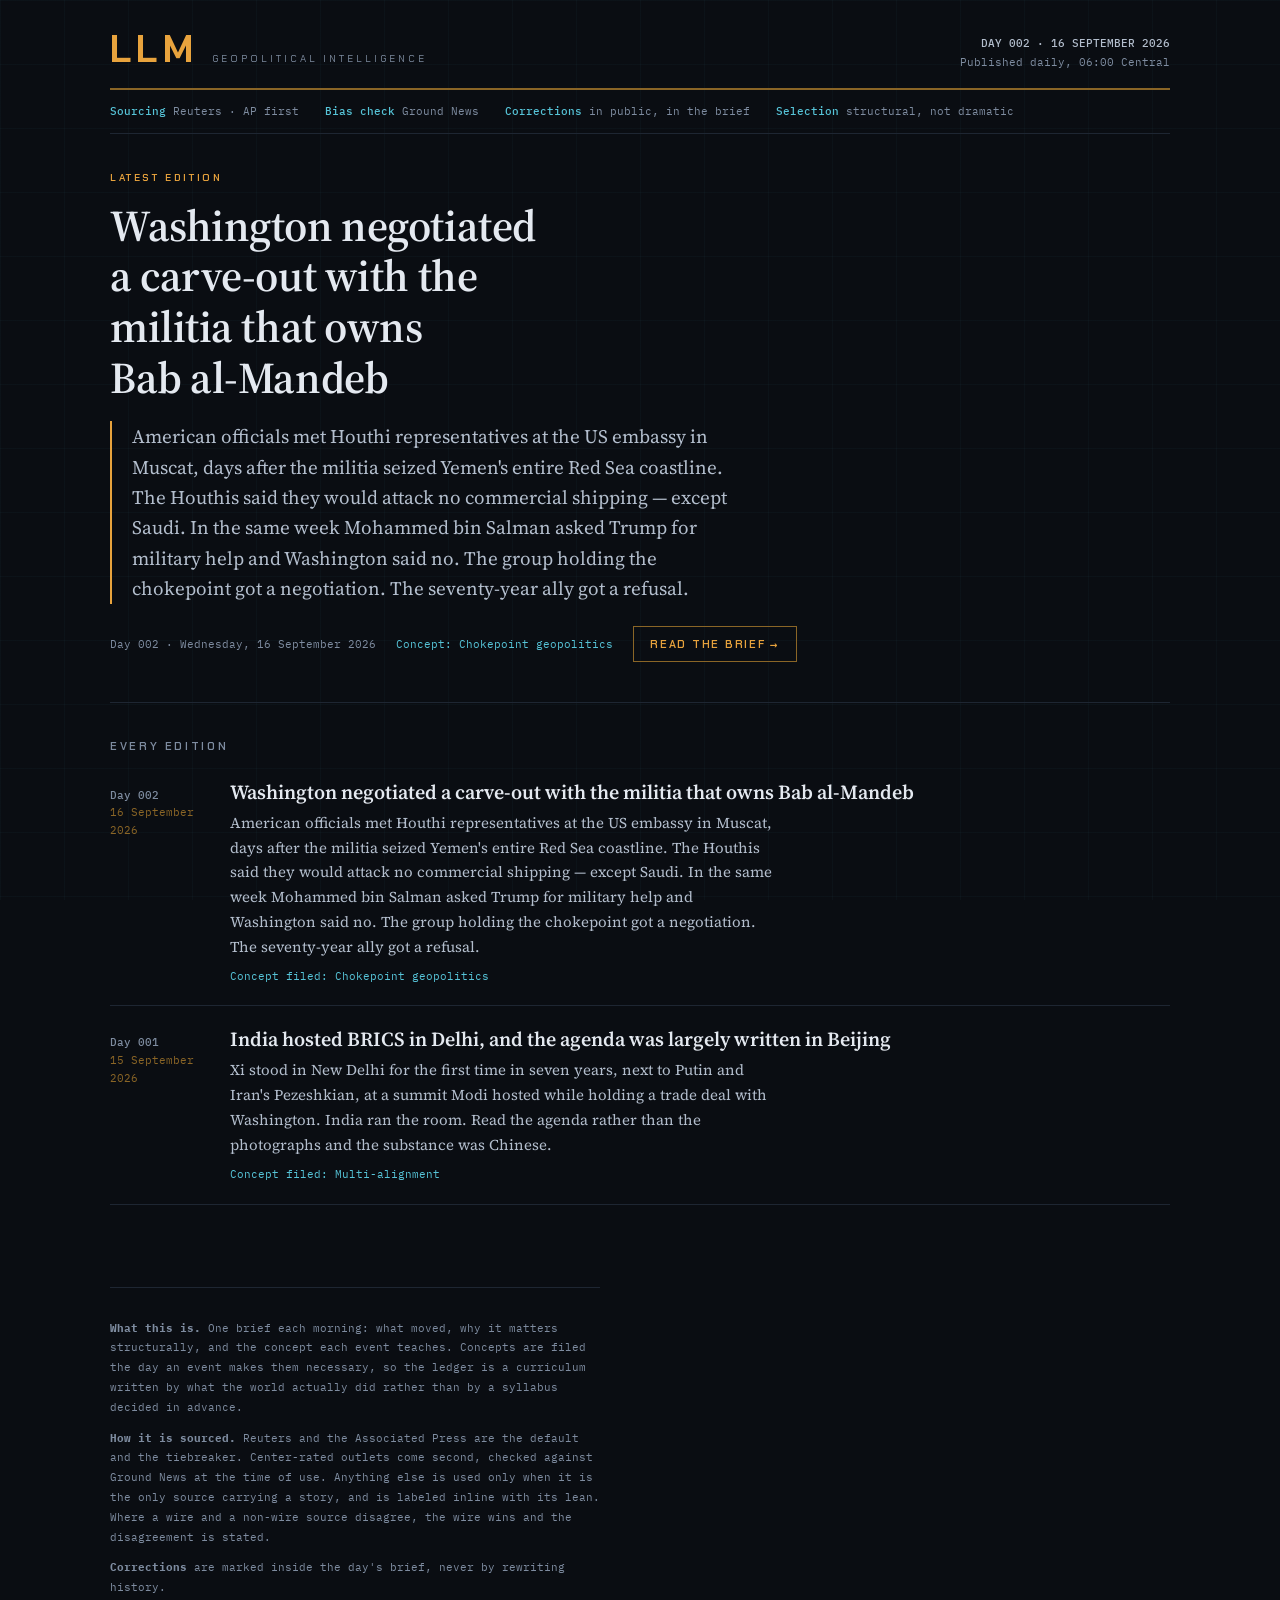
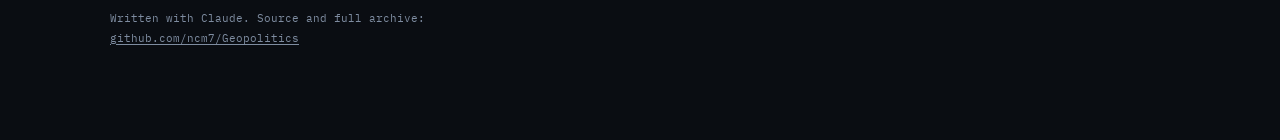
==== index.html @ 6e933744 "site: newspaper front page and reader for the briefs" ====
<!doctype html>
<html lang="en">
<head>
<meta charset="utf-8">
<meta name="viewport" content="width=device-width,initial-scale=1,viewport-fit=cover">
<title>LLM — Geopolitics</title>
<meta name="description" content="A daily geopolitical brief and a political education built backwards from it. Wire-sourced, corrections in public.">
<link rel="preconnect" href="https://fonts.googleapis.com">
<link rel="preconnect" href="https://fonts.gstatic.com" crossorigin>
<link rel="stylesheet" href="https://fonts.googleapis.com/css2?family=Chakra+Petch:wght@400;500;600;700&family=Source+Serif+4:opsz,wght@8..60,400;8..60,600&family=IBM+Plex+Mono:wght@400;500;600&display=swap">
<link rel="stylesheet" href="style.css">
</head>
<body>
<div class="shell">

  <header class="masthead">
    <a class="mark" href="./">
      <h1>LLM</h1>
      <span class="tag">Geopolitical Intelligence</span>
    </a>
    <div class="stamp">
      <b id="latest-stamp">—</b><br>
      Published daily, 06:00 Central
    </div>
  </header>

  <div class="creed">
    <span><b>Sourcing</b> Reuters · AP first</span>
    <span><b>Bias check</b> Ground News</span>
    <span><b>Corrections</b> in public, in the brief</span>
    <span><b>Selection</b> structural, not dramatic</span>
  </div>

  <main id="lead" class="lead" hidden>
    <div class="kicker">Latest edition</div>
    <h2><a id="lead-link" href="#"></a></h2>
    <p class="standfirst" id="lead-standfirst"></p>
    <div class="leadmeta">
      <span id="lead-when"></span>
      <span class="concept" id="lead-concept"></span>
      <a class="readon" id="lead-readon" href="#">Read the brief →</a>
    </div>
  </main>

  <section class="archive">
    <h3>Every edition</h3>
    <div id="archive-list">
      <p class="loading">Loading editions…</p>
    </div>
  </section>

  <footer class="foot">
    <p><strong>What this is.</strong> One brief each morning: what moved, why it matters
      structurally, and the concept each event teaches. Concepts are filed the day an event
      makes them necessary, so the ledger is a curriculum written by what the world actually
      did rather than by a syllabus decided in advance.</p>
    <p><strong>How it is sourced.</strong> Reuters and the Associated Press are the default
      and the tiebreaker. Center-rated outlets come second, checked against Ground News at the
      time of use. Anything else is used only when it is the only source carrying a story, and
      is labeled inline with its lean. Where a wire and a non-wire source disagree, the wire
      wins and the disagreement is stated.</p>
    <p><strong>Corrections</strong> are marked inside the day's brief, never by rewriting
      history.</p>
    <p>Written with Claude. Source and full archive:
      <a href="https://github.com/ncm7/Geopolitics">github.com/ncm7/Geopolitics</a></p>
  </footer>

</div>

<script>
(function () {
  var archive = document.getElementById('archive-list');

  function esc(s) {
    return String(s).replace(/[&<>"]/g, function (c) {
      return { '&': '&amp;', '<': '&lt;', '>': '&gt;', '"': '&quot;' }[c];
    });
  }

  function href(b) { return 'brief.html?d=' + encodeURIComponent(b.date); }

  function renderLead(b) {
    var lead = document.getElementById('lead');
    var link = document.getElementById('lead-link');
    link.textContent = b.headline;
    link.href = href(b);
    document.getElementById('lead-standfirst').textContent = b.standfirst || '';
    document.getElementById('lead-when').textContent =
      'Day ' + String(b.day).padStart(3, '0') + ' · ' + b.weekday + ', ' + b.display;
    document.getElementById('lead-concept').textContent = 'Concept: ' + b.concept;
    document.getElementById('lead-readon').href = href(b);
    document.getElementById('latest-stamp').textContent =
      'DAY ' + String(b.day).padStart(3, '0') + ' · ' + b.display.toUpperCase();
    lead.hidden = false;
  }

  function renderArchive(list) {
    if (!list.length) {
      archive.innerHTML = '<p class="loading">No editions yet.</p>';
      return;
    }
    archive.innerHTML = list.map(function (b) {
      return '<article class="edition">' +
        '<div class="when"><b>Day ' + String(b.day).padStart(3, '0') + '</b>' +
        esc(b.display) + '</div>' +
        '<div><h4><a href="' + esc(href(b)) + '">' + esc(b.headline) + '</a></h4>' +
        '<p>' + esc(b.standfirst || '') + '</p>' +
        '<div class="concept">Concept filed: ' + esc(b.concept) + '</div></div>' +
        '</article>';
    }).join('');
  }

  fetch('briefs.json', { cache: 'no-store' })
    .then(function (r) {
      if (!r.ok) throw new Error('HTTP ' + r.status);
      return r.json();
    })
    .then(function (list) {
      list.sort(function (a, b) { return b.date.localeCompare(a.date); });
      if (list.length) renderLead(list[0]);
      renderArchive(list);
    })
    .catch(function (e) {
      archive.innerHTML = '<div class="failed"><b>Could not load the edition list.</b>' +
        'briefs.json failed to load (' + esc(e.message) + '). If this site was just ' +
        'published, GitHub Pages can take a minute to build.</div>';
    });
})();
</script>
</body>
</html>
---- style.css ----
/* ============================================================
   LLM — Geopolitics
   Instrument console, carried over from the hub, with an
   editorial reading column. Single-theme by design.
   ============================================================ */

:root{
  --ground:#0A0D12;
  --panel:#10151D;
  --panel-hi:#141B25;
  --rule:#1E2632;
  --rule-hot:#2C3949;
  --ink:#E4E9F0;
  --ink-dim:#B3BECD;
  --muted:#7E8CA0;
  --amber:#E8A33D;
  --amber-dim:#8A6526;
  --cyan:#56C4D8;
  --alert:#E0574A;

  --f-display:"Chakra Petch",system-ui,sans-serif;
  --f-prose:"Source Serif 4",Georgia,serif;
  --f-data:"IBM Plex Mono",ui-monospace,monospace;

  --gutter:20px;
  color-scheme:dark;
}

*{box-sizing:border-box}

html,body{margin:0;padding:0}

body{
  background:var(--ground);
  color:var(--ink);
  font-family:var(--f-prose);
  font-size:16px;
  line-height:1.65;
  -webkit-font-smoothing:antialiased;
}

/* faint instrument grid */
body::before{
  content:"";position:fixed;inset:0;pointer-events:none;z-index:0;
  background-image:
    linear-gradient(to right,rgba(86,196,216,.035) 1px,transparent 1px),
    linear-gradient(to bottom,rgba(86,196,216,.035) 1px,transparent 1px);
  background-size:64px 64px;
}

.shell{position:relative;z-index:1;max-width:1100px;margin:0 auto;padding:0 var(--gutter) 80px}

a{color:var(--amber)}
a:focus-visible{outline:2px solid var(--cyan);outline-offset:3px}

/* ---------- masthead ---------- */
.masthead{
  display:flex;align-items:flex-end;justify-content:space-between;
  gap:20px;flex-wrap:wrap;
  padding-block:30px 16px;
  border-bottom:2px solid var(--amber-dim);
}
.mark{display:flex;align-items:baseline;gap:14px;text-decoration:none}
.mark h1{
  font-family:var(--f-display);font-weight:700;font-size:38px;letter-spacing:.14em;
  margin:0;color:var(--amber);line-height:1;
}
.mark .tag{
  font-family:var(--f-display);font-size:10px;letter-spacing:.3em;text-transform:uppercase;
  color:var(--muted);padding-bottom:4px;
}
.stamp{font-family:var(--f-data);font-size:11px;color:var(--muted);text-align:right;line-height:1.7}
.stamp b{color:var(--ink-dim);font-weight:500}

/* ---------- standfirst strip ---------- */
.creed{
  font-family:var(--f-data);font-size:11px;line-height:1.8;color:var(--muted);
  border-bottom:1px solid var(--rule);padding-block:12px;
  display:flex;gap:26px;flex-wrap:wrap;
}
.creed span{white-space:nowrap}
.creed b{color:var(--cyan);font-weight:500}

/* ---------- lead edition ---------- */
.lead{
  border-bottom:1px solid var(--rule);
  padding-block:36px 40px;
}
.kicker{
  font-family:var(--f-display);font-size:10px;font-weight:600;letter-spacing:.26em;
  text-transform:uppercase;color:var(--amber);margin-bottom:14px;
}
.lead h2{
  font-family:var(--f-prose);font-weight:600;font-size:clamp(28px,5vw,44px);
  line-height:1.15;letter-spacing:-.01em;margin:0 0 18px;
  text-wrap:balance;max-width:20ch;
}
.lead h2 a{color:var(--ink);text-decoration:none}
.lead h2 a:hover{color:var(--amber)}
.standfirst{
  font-size:19px;line-height:1.6;color:var(--ink-dim);max-width:62ch;
  border-left:2px solid var(--amber);padding-left:20px;margin:0 0 22px;
}
.leadmeta{
  font-family:var(--f-data);font-size:11px;color:var(--muted);
  display:flex;gap:20px;flex-wrap:wrap;align-items:center;
}
.leadmeta .concept{color:var(--cyan)}
.readon{
  font-family:var(--f-display);font-size:11px;font-weight:600;letter-spacing:.16em;
  text-transform:uppercase;color:var(--amber);text-decoration:none;
  border:1px solid var(--amber-dim);padding:8px 16px;display:inline-block;
}
.readon:hover{background:var(--panel-hi)}

/* ---------- archive ---------- */
.archive{padding-block:34px}
.archive h3{
  font-family:var(--f-display);font-size:11px;font-weight:600;letter-spacing:.24em;
  text-transform:uppercase;color:var(--muted);margin:0 0 4px;
}
.edition{
  display:grid;grid-template-columns:96px 1fr;gap:24px;align-items:baseline;
  padding:20px 0;border-bottom:1px solid var(--rule);
}
.edition .when{
  font-family:var(--f-data);font-size:11px;color:var(--amber-dim);
  line-height:1.6;
}
.edition .when b{display:block;color:var(--muted);font-weight:500}
.edition h4{
  font-family:var(--f-prose);font-weight:600;font-size:20px;line-height:1.3;
  margin:0 0 6px;text-wrap:balance;
}
.edition h4 a{color:var(--ink);text-decoration:none}
.edition h4 a:hover{color:var(--amber)}
.edition p{margin:0 0 8px;color:var(--ink-dim);font-size:15px;max-width:68ch}
.edition .concept{
  font-family:var(--f-data);font-size:11px;color:var(--cyan);
}

/* ---------- reader ---------- */
.reader{padding-block:36px}
.backlink{
  font-family:var(--f-display);font-size:10px;font-weight:600;letter-spacing:.2em;
  text-transform:uppercase;color:var(--muted);text-decoration:none;
  display:inline-block;margin-bottom:28px;
}
.backlink:hover{color:var(--amber)}

.doc{max-width:68ch}
.doc h1{
  font-family:var(--f-prose);font-weight:600;font-size:clamp(26px,4.5vw,38px);
  line-height:1.2;margin:0 0 28px;padding-bottom:18px;
  border-bottom:1px solid var(--rule);text-wrap:balance;
}
.doc h2{
  font-family:var(--f-display);font-size:11px;font-weight:600;letter-spacing:.24em;
  text-transform:uppercase;color:var(--amber);
  margin:46px 0 14px;padding-bottom:8px;border-bottom:1px solid var(--rule);
}
.doc h3{
  font-family:var(--f-display);font-size:18px;font-weight:600;
  color:var(--ink);margin:32px 0 10px;text-wrap:balance;
}
.doc p{margin:0 0 16px;color:var(--ink-dim)}
.doc strong{color:var(--ink);font-weight:600}
.doc em{color:var(--muted)}
.doc ul,.doc ol{color:var(--ink-dim);padding-left:22px;margin:0 0 16px}
.doc li{margin-bottom:8px}
.doc blockquote{
  border-left:2px solid var(--rule-hot);margin:20px 0;padding-left:20px;
  color:var(--muted);
}
.doc hr{border:none;border-top:1px solid var(--rule);margin:36px 0}
.doc code{
  font-family:var(--f-data);font-size:.88em;color:var(--cyan);
  background:var(--panel);border:1px solid var(--rule);padding:1px 5px;
}
.doc pre{
  background:var(--panel);border:1px solid var(--rule);padding:16px;
  overflow-x:auto;
}
.doc pre code{border:none;background:none;padding:0;color:var(--ink-dim)}
.doc table{
  border-collapse:collapse;width:100%;margin:0 0 20px;
  font-family:var(--f-data);font-size:13px;
}
.doc table th,.doc table td{
  border:1px solid var(--rule);padding:9px 12px;text-align:left;
  color:var(--ink-dim);vertical-align:top;
}
.doc table th{
  font-family:var(--f-display);font-size:10px;letter-spacing:.14em;
  text-transform:uppercase;color:var(--muted);background:var(--panel);
}
.doc .tablewrap{overflow-x:auto}
.doc a{text-decoration:underline;text-underline-offset:3px}

.loading,.failed{
  font-family:var(--f-data);font-size:13px;color:var(--muted);
  border:1px solid var(--rule);background:var(--panel);padding:20px;
}
.failed b{color:var(--alert);display:block;margin-bottom:8px;font-weight:500}

/* ---------- footer ---------- */
.foot{
  font-family:var(--f-data);font-size:11px;line-height:1.8;color:var(--muted);
  border-top:1px solid var(--rule);margin-top:48px;padding-top:20px;
  max-width:70ch;
}
.foot a{color:var(--muted);text-decoration:underline;text-underline-offset:2px}
.foot a:hover{color:var(--amber)}

@media (prefers-reduced-motion:reduce){
  *{transition:none!important;animation:none!important}
}

@media (max-width:640px){
  :root{--gutter:16px}
  .mark h1{font-size:30px}
  .mark{gap:10px}
  .standfirst{font-size:17px;padding-left:15px}
  .edition{grid-template-columns:1fr;gap:8px}
  .edition .when b{display:inline}
  .creed{gap:14px;font-size:10px}
}
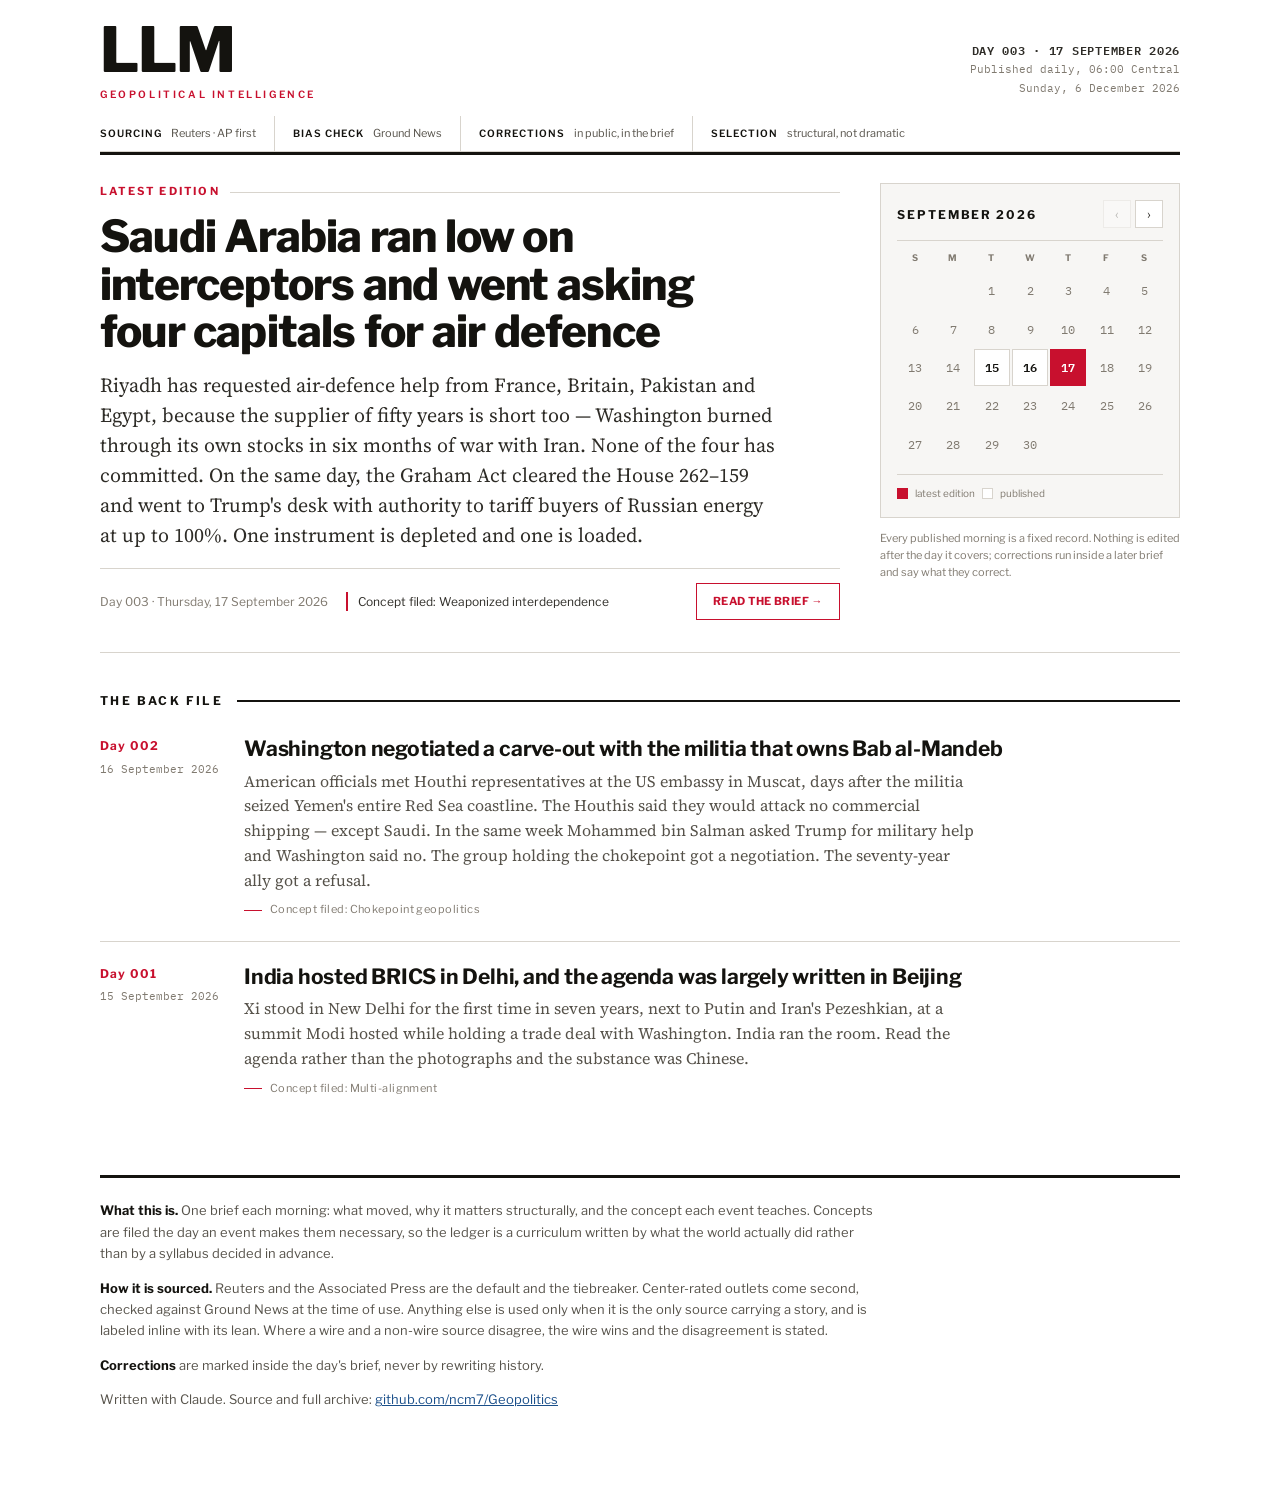
==== commit 02d668c3: "Add files via upload brief: 2026-09-17 — Saudi Arabia ran low on interceptors and went asking four c" ====
--- a/index.html
+++ b/index.html
@@ -7,43 +7,67 @@
 <meta name="description" content="A daily geopolitical brief and a political education built backwards from it. Wire-sourced, corrections in public.">
 <link rel="preconnect" href="https://fonts.googleapis.com">
 <link rel="preconnect" href="https://fonts.gstatic.com" crossorigin>
-<link rel="stylesheet" href="https://fonts.googleapis.com/css2?family=Chakra+Petch:wght@400;500;600;700&family=Source+Serif+4:opsz,wght@8..60,400;8..60,600&family=IBM+Plex+Mono:wght@400;500;600&display=swap">
+<link rel="stylesheet" href="https://fonts.googleapis.com/css2?family=Libre+Franklin:wght@400;600;700;800&family=Source+Serif+4:opsz,wght@8..60,400;8..60,600&family=IBM+Plex+Mono:wght@400;500;600&display=swap">
 <link rel="stylesheet" href="style.css">
 </head>
 <body>
+<a class="skip" href="#lead">Skip to the latest brief</a>
 <div class="shell">
 
   <header class="masthead">
-    <a class="mark" href="./">
-      <h1>LLM</h1>
-      <span class="tag">Geopolitical Intelligence</span>
-    </a>
-    <div class="stamp">
-      <b id="latest-stamp">—</b><br>
-      Published daily, 06:00 Central
+    <div class="masthead-top">
+      <a class="mark" href="./">
+        <h1>LLM</h1>
+        <span class="tag">Geopolitical Intelligence</span>
+      </a>
+      <div class="stamp">
+        <b id="latest-stamp">—</b>
+        Published daily, 06:00 Central<br>
+        <span id="today-stamp"></span>
+      </div>
+    </div>
+    <div class="creed">
+      <span><b>Sourcing</b> Reuters · AP first</span>
+      <span><b>Bias check</b> Ground News</span>
+      <span><b>Corrections</b> in public, in the brief</span>
+      <span><b>Selection</b> structural, not dramatic</span>
     </div>
   </header>
 
-  <div class="creed">
-    <span><b>Sourcing</b> Reuters · AP first</span>
-    <span><b>Bias check</b> Ground News</span>
-    <span><b>Corrections</b> in public, in the brief</span>
-    <span><b>Selection</b> structural, not dramatic</span>
-  </div>
-
   <main id="lead" class="lead" hidden>
-    <div class="kicker">Latest edition</div>
-    <h2><a id="lead-link" href="#"></a></h2>
-    <p class="standfirst" id="lead-standfirst"></p>
-    <div class="leadmeta">
-      <span id="lead-when"></span>
-      <span class="concept" id="lead-concept"></span>
-      <a class="readon" id="lead-readon" href="#">Read the brief →</a>
-    </div>
+    <div class="lead-main">
+      <div class="kicker" id="lead-kicker">Today's brief</div>
+      <h2><a id="lead-link" href="#"></a></h2>
+      <p class="standfirst" id="lead-standfirst"></p>
+      <div class="leadmeta">
+        <span id="lead-when"></span>
+        <span class="concept" id="lead-concept"></span>
+        <a class="readon" id="lead-readon" href="#">Read the brief →</a>
+      </div>
+    </div>
+
+    <aside class="lead-side">
+      <div class="cal" id="cal">
+        <div class="cal-head">
+          <span class="mon" id="cal-month">—</span>
+          <span class="cal-nav">
+            <button type="button" id="cal-prev" aria-label="Previous month">‹</button>
+            <button type="button" id="cal-next" aria-label="Next month">›</button>
+          </span>
+        </div>
+        <div class="cal-grid" id="cal-grid" role="grid" aria-label="Editions by date"></div>
+        <div class="cal-legend">
+          <span class="swatch now"></span> latest edition
+          <span class="swatch"></span> published
+        </div>
+      </div>
+      <p class="cal-note">Every published morning is a fixed record. Nothing is edited after
+        the day it covers; corrections run inside a later brief and say what they correct.</p>
+    </aside>
   </main>
 
   <section class="archive">
-    <h3>Every edition</h3>
+    <div class="section-rule"><h3>The back file</h3></div>
     <div id="archive-list">
       <p class="loading">Loading editions…</p>
     </div>
@@ -69,7 +93,12 @@
 
 <script>
 (function () {
+  'use strict';
+
   var archive = document.getElementById('archive-list');
+  var MONTHS = ['January','February','March','April','May','June',
+                'July','August','September','October','November','December'];
+  var DOW = ['S','M','T','W','T','F','S'];
 
   function esc(s) {
     return String(s).replace(/[&<>"]/g, function (c) {
@@ -78,21 +107,99 @@
   }
 
   function href(b) { return 'brief.html?d=' + encodeURIComponent(b.date); }
+  function pad3(n) { return String(n).padStart(3, '0'); }
+
+  /* local calendar date as YYYY-MM-DD, no timezone surprises */
+  function ymd(d) {
+    return d.getFullYear() + '-' +
+           String(d.getMonth() + 1).padStart(2, '0') + '-' +
+           String(d.getDate()).padStart(2, '0');
+  }
+
+  var TODAY = ymd(new Date());
+
+  /* ---------- lead ---------- */
 
   function renderLead(b) {
-    var lead = document.getElementById('lead');
     var link = document.getElementById('lead-link');
     link.textContent = b.headline;
     link.href = href(b);
     document.getElementById('lead-standfirst').textContent = b.standfirst || '';
     document.getElementById('lead-when').textContent =
-      'Day ' + String(b.day).padStart(3, '0') + ' · ' + b.weekday + ', ' + b.display;
-    document.getElementById('lead-concept').textContent = 'Concept: ' + b.concept;
+      'Day ' + pad3(b.day) + ' · ' + b.weekday + ', ' + b.display;
+    document.getElementById('lead-concept').textContent = 'Concept filed: ' + b.concept;
     document.getElementById('lead-readon').href = href(b);
+    document.getElementById('lead-kicker').textContent =
+      b.date === TODAY ? "Today's brief" : 'Latest edition';
     document.getElementById('latest-stamp').textContent =
-      'DAY ' + String(b.day).padStart(3, '0') + ' · ' + b.display.toUpperCase();
-    lead.hidden = false;
-  }
+      'DAY ' + pad3(b.day) + ' · ' + b.display.toUpperCase();
+    document.getElementById('lead').hidden = false;
+  }
+
+  /* ---------- calendar ---------- */
+
+  var byDate = {};
+  var view = null;          /* {y, m} currently displayed */
+  var firstMonth = null;    /* earliest edition month */
+  var latestDate = null;
+
+  function monthKey(y, m) { return y * 12 + m; }
+
+  function drawCalendar() {
+    var grid = document.getElementById('cal-grid');
+    var y = view.y, m = view.m;
+
+    document.getElementById('cal-month').textContent =
+      MONTHS[m].toUpperCase() + ' ' + y;
+
+    var cells = DOW.map(function (d, i) {
+      return '<div class="cal-dow" role="columnheader" aria-label="' +
+        ['Sunday','Monday','Tuesday','Wednesday','Thursday','Friday','Saturday'][i] +
+        '">' + d + '</div>';
+    });
+
+    var lead = new Date(y, m, 1).getDay();
+    var days = new Date(y, m + 1, 0).getDate();
+    var i;
+
+    for (i = 0; i < lead; i++) cells.push('<div class="cal-cell pad" aria-hidden="true"></div>');
+
+    for (i = 1; i <= days; i++) {
+      var key = y + '-' + String(m + 1).padStart(2, '0') + '-' + String(i).padStart(2, '0');
+      var b = byDate[key];
+      var isLatest = key === latestDate;
+      var cls = 'cal-cell' + (isLatest ? ' today' : '') + (key > TODAY ? ' future' : '');
+
+      if (b) {
+        cells.push('<div class="' + cls + '" role="gridcell">' +
+          '<a href="' + esc(href(b)) + '" title="Day ' + pad3(b.day) + ' — ' +
+          esc(b.headline) + '" aria-label="Day ' + pad3(b.day) + ', ' + esc(b.display) +
+          '">' + i + '</a></div>');
+      } else {
+        if (key === TODAY) cls += ' noedition';
+        cells.push('<div class="' + cls + '" role="gridcell">' + i + '</div>');
+      }
+    }
+
+    grid.innerHTML = cells.join('');
+
+    var now = new Date();
+    document.getElementById('cal-prev').disabled =
+      monthKey(y, m) <= monthKey(firstMonth.y, firstMonth.m);
+    document.getElementById('cal-next').disabled =
+      monthKey(y, m) >= monthKey(now.getFullYear(), now.getMonth());
+  }
+
+  function step(delta) {
+    var d = new Date(view.y, view.m + delta, 1);
+    view = { y: d.getFullYear(), m: d.getMonth() };
+    drawCalendar();
+  }
+
+  document.getElementById('cal-prev').addEventListener('click', function () { step(-1); });
+  document.getElementById('cal-next').addEventListener('click', function () { step(1); });
+
+  /* ---------- back file ---------- */
 
   function renderArchive(list) {
     if (!list.length) {
@@ -101,7 +208,7 @@
     }
     archive.innerHTML = list.map(function (b) {
       return '<article class="edition">' +
-        '<div class="when"><b>Day ' + String(b.day).padStart(3, '0') + '</b>' +
+        '<div class="when"><b>Day ' + pad3(b.day) + '</b>' +
         esc(b.display) + '</div>' +
         '<div><h4><a href="' + esc(href(b)) + '">' + esc(b.headline) + '</a></h4>' +
         '<p>' + esc(b.standfirst || '') + '</p>' +
@@ -110,17 +217,43 @@
     }).join('');
   }
 
+  /* ---------- boot ---------- */
+
+  var d = new Date();
+  document.getElementById('today-stamp').textContent =
+    ['Sunday','Monday','Tuesday','Wednesday','Thursday','Friday','Saturday'][d.getDay()] +
+    ', ' + d.getDate() + ' ' + MONTHS[d.getMonth()] + ' ' + d.getFullYear();
+
   fetch('briefs.json', { cache: 'no-store' })
     .then(function (r) {
       if (!r.ok) throw new Error('HTTP ' + r.status);
       return r.json();
     })
     .then(function (list) {
+      list = list.filter(function (b) { return b && /^\d{4}-\d{2}-\d{2}$/.test(b.date); });
       list.sort(function (a, b) { return b.date.localeCompare(a.date); });
-      if (list.length) renderLead(list[0]);
-      renderArchive(list);
+
+      if (!list.length) {
+        renderArchive(list);
+        document.getElementById('cal').hidden = true;
+        return;
+      }
+
+      list.forEach(function (b) { byDate[b.date] = b; });
+      latestDate = list[0].date;
+
+      var oldest = list[list.length - 1].date.split('-');
+      firstMonth = { y: +oldest[0], m: +oldest[1] - 1 };
+
+      var newest = latestDate.split('-');
+      view = { y: +newest[0], m: +newest[1] - 1 };
+
+      renderLead(list[0]);
+      drawCalendar();
+      renderArchive(list.length > 1 ? list.slice(1) : list);
     })
     .catch(function (e) {
+      document.getElementById('cal').hidden = true;
       archive.innerHTML = '<div class="failed"><b>Could not load the edition list.</b>' +
         'briefs.json failed to load (' + esc(e.message) + '). If this site was just ' +
         'published, GitHub Pages can take a minute to build.</div>';
--- a/style.css
+++ b/style.css
@@ -1,227 +1,586 @@
-/* ============================================================
+/* ==========================================================================
    LLM — Geopolitics
-   Instrument console, carried over from the hub, with an
-   editorial reading column. Single-theme by design.
-   ============================================================ */
+   Wire-service newspaper styling: white ground, black text, one red.
+   Franklin-family sans for display, serif for reading, mono for data.
+   Light and dark both painted explicitly so the page holds anywhere.
+   ========================================================================== */
 
 :root{
-  --ground:#0A0D12;
-  --panel:#10151D;
-  --panel-hi:#141B25;
-  --rule:#1E2632;
-  --rule-hot:#2C3949;
-  --ink:#E4E9F0;
-  --ink-dim:#B3BECD;
-  --muted:#7E8CA0;
-  --amber:#E8A33D;
-  --amber-dim:#8A6526;
-  --cyan:#56C4D8;
-  --alert:#E0574A;
-
-  --f-display:"Chakra Petch",system-ui,sans-serif;
-  --f-prose:"Source Serif 4",Georgia,serif;
-  --f-data:"IBM Plex Mono",ui-monospace,monospace;
+  --paper:#ffffff;
+  --paper-alt:#f7f6f4;
+  --paper-sunk:#efedea;
+  --ink:#14130f;
+  --ink-2:#2e2c27;
+  --ink-3:#56524a;
+  --ink-4:#807a70;
+  --rule:#d8d4cd;
+  --rule-strong:#14130f;
+  --red:#c8102e;
+  --red-wash:#fdeff1;
+  --blue:#1a4f8a;
+
+  --f-display:"Libre Franklin",Helvetica,Arial,sans-serif;
+  --f-read:"Source Serif 4",Georgia,"Times New Roman",serif;
+  --f-data:"IBM Plex Mono",ui-monospace,SFMono-Regular,monospace;
 
   --gutter:20px;
-  color-scheme:dark;
+  --measure:40rem;
+}
+
+@media (prefers-color-scheme:dark){
+  :root:not([data-theme="light"]){
+    --paper:#12110f;
+    --paper-alt:#1a1917;
+    --paper-sunk:#232120;
+    --ink:#f2f0ec;
+    --ink-2:#dcd8d2;
+    --ink-3:#b0aaa1;
+    --ink-4:#8b857c;
+    --rule:#33302c;
+    --rule-strong:#f2f0ec;
+    --red:#ff7166;
+    --red-wash:#2a1a19;
+    --blue:#8ab6e8;
+  }
+}
+:root[data-theme="dark"]{
+  --paper:#12110f;
+  --paper-alt:#1a1917;
+  --paper-sunk:#232120;
+  --ink:#f2f0ec;
+  --ink-2:#dcd8d2;
+  --ink-3:#b0aaa1;
+  --ink-4:#8b857c;
+  --rule:#33302c;
+  --rule-strong:#f2f0ec;
+  --red:#ff7166;
+  --red-wash:#2a1a19;
+  --blue:#8ab6e8;
 }
 
 *{box-sizing:border-box}
 
-html,body{margin:0;padding:0}
+html{-webkit-text-size-adjust:100%}
 
 body{
-  background:var(--ground);
-  color:var(--ink);
-  font-family:var(--f-prose);
-  font-size:16px;
-  line-height:1.65;
+  margin:0;
+  background:var(--paper);
+  color:var(--ink);
+  font-family:var(--f-read);
+  font-size:18px;
+  line-height:1.6;
   -webkit-font-smoothing:antialiased;
 }
 
-/* faint instrument grid */
-body::before{
-  content:"";position:fixed;inset:0;pointer-events:none;z-index:0;
-  background-image:
-    linear-gradient(to right,rgba(86,196,216,.035) 1px,transparent 1px),
-    linear-gradient(to bottom,rgba(86,196,216,.035) 1px,transparent 1px);
-  background-size:64px 64px;
-}
-
-.shell{position:relative;z-index:1;max-width:1100px;margin:0 auto;padding:0 var(--gutter) 80px}
-
-a{color:var(--amber)}
-a:focus-visible{outline:2px solid var(--cyan);outline-offset:3px}
-
-/* ---------- masthead ---------- */
+a{color:inherit}
+
+.shell{
+  max-width:1120px;
+  margin:0 auto;
+  padding:0 var(--gutter) 64px;
+}
+
+/* ---------- skip link ---------- */
+.skip{
+  position:absolute;left:-9999px;top:0;
+  background:var(--ink);color:var(--paper);
+  font-family:var(--f-display);font-size:13px;font-weight:600;
+  padding:10px 16px;z-index:50;
+}
+.skip:focus{left:0}
+
+/* ==========================================================================
+   MASTHEAD
+   ========================================================================== */
+
 .masthead{
+  border-bottom:3px solid var(--rule-strong);
+  padding-block:22px 0;
+}
+.masthead-top{
   display:flex;align-items:flex-end;justify-content:space-between;
-  gap:20px;flex-wrap:wrap;
-  padding-block:30px 16px;
-  border-bottom:2px solid var(--amber-dim);
-}
-.mark{display:flex;align-items:baseline;gap:14px;text-decoration:none}
+  gap:20px;flex-wrap:wrap;padding-bottom:14px;
+}
+.mark{text-decoration:none;display:block}
 .mark h1{
-  font-family:var(--f-display);font-weight:700;font-size:38px;letter-spacing:.14em;
-  margin:0;color:var(--amber);line-height:1;
+  font-family:var(--f-display);
+  font-weight:800;
+  font-size:clamp(38px,7vw,62px);
+  letter-spacing:-.02em;
+  line-height:.9;
+  margin:0;
+  color:var(--ink);
 }
 .mark .tag{
-  font-family:var(--f-display);font-size:10px;letter-spacing:.3em;text-transform:uppercase;
-  color:var(--muted);padding-bottom:4px;
-}
-.stamp{font-family:var(--f-data);font-size:11px;color:var(--muted);text-align:right;line-height:1.7}
-.stamp b{color:var(--ink-dim);font-weight:500}
-
-/* ---------- standfirst strip ---------- */
+  display:block;
+  font-family:var(--f-display);
+  font-size:10px;font-weight:600;letter-spacing:.26em;text-transform:uppercase;
+  color:var(--red);
+  margin-top:8px;
+}
+.stamp{
+  font-family:var(--f-data);
+  font-size:11px;line-height:1.7;
+  color:var(--ink-4);
+  text-align:right;
+  padding-bottom:4px;
+}
+.stamp b{
+  display:block;
+  font-size:12px;font-weight:600;letter-spacing:.06em;
+  color:var(--ink-2);
+}
+
+/* creed strip — the standing rules, wire-service style */
 .creed{
-  font-family:var(--f-data);font-size:11px;line-height:1.8;color:var(--muted);
-  border-bottom:1px solid var(--rule);padding-block:12px;
-  display:flex;gap:26px;flex-wrap:wrap;
-}
-.creed span{white-space:nowrap}
-.creed b{color:var(--cyan);font-weight:500}
-
-/* ---------- lead edition ---------- */
+  display:flex;flex-wrap:wrap;gap:0;
+  border-bottom:1px solid var(--rule);
+  font-family:var(--f-display);
+  font-size:11px;
+  color:var(--ink-3);
+}
+.creed span{
+  padding:9px 18px 9px 0;
+  margin-right:18px;
+  border-right:1px solid var(--rule);
+}
+.creed span:last-child{border-right:none;margin-right:0}
+.creed b{
+  color:var(--ink);
+  font-weight:600;letter-spacing:.1em;text-transform:uppercase;
+  font-size:10px;
+  margin-right:7px;
+}
+
+/* ==========================================================================
+   LEAD STORY
+   ========================================================================== */
+
 .lead{
+  display:grid;
+  grid-template-columns:minmax(0,1fr) 300px;
+  gap:0 40px;
   border-bottom:1px solid var(--rule);
-  padding-block:36px 40px;
-}
+  padding:28px 0 32px;
+}
+.lead-main{min-width:0}
+
 .kicker{
-  font-family:var(--f-display);font-size:10px;font-weight:600;letter-spacing:.26em;
-  text-transform:uppercase;color:var(--amber);margin-bottom:14px;
-}
+  font-family:var(--f-display);
+  font-size:11px;font-weight:700;letter-spacing:.2em;text-transform:uppercase;
+  color:var(--red);
+  display:flex;align-items:center;gap:10px;
+  margin-bottom:12px;
+}
+.kicker::after{
+  content:"";flex:1;height:1px;background:var(--rule);
+}
+
 .lead h2{
-  font-family:var(--f-prose);font-weight:600;font-size:clamp(28px,5vw,44px);
-  line-height:1.15;letter-spacing:-.01em;margin:0 0 18px;
-  text-wrap:balance;max-width:20ch;
-}
-.lead h2 a{color:var(--ink);text-decoration:none}
-.lead h2 a:hover{color:var(--amber)}
+  font-family:var(--f-display);
+  font-weight:800;
+  font-size:clamp(28px,4.4vw,44px);
+  line-height:1.08;
+  letter-spacing:-.018em;
+  margin:0 0 14px;
+  text-wrap:balance;
+}
+.lead h2 a{text-decoration:none}
+.lead h2 a:hover{color:var(--red)}
+
 .standfirst{
-  font-size:19px;line-height:1.6;color:var(--ink-dim);max-width:62ch;
-  border-left:2px solid var(--amber);padding-left:20px;margin:0 0 22px;
-}
+  font-size:20px;
+  line-height:1.5;
+  color:var(--ink-2);
+  margin:0 0 18px;
+  max-width:34em;
+}
+
 .leadmeta{
-  font-family:var(--f-data);font-size:11px;color:var(--muted);
-  display:flex;gap:20px;flex-wrap:wrap;align-items:center;
-}
-.leadmeta .concept{color:var(--cyan)}
+  display:flex;flex-wrap:wrap;align-items:center;gap:10px 18px;
+  font-family:var(--f-display);
+  font-size:12px;
+  color:var(--ink-4);
+  border-top:1px solid var(--rule);
+  padding-top:14px;
+}
+.leadmeta .concept{
+  color:var(--ink-2);
+  border-left:2px solid var(--red);
+  padding-left:10px;
+}
 .readon{
-  font-family:var(--f-display);font-size:11px;font-weight:600;letter-spacing:.16em;
-  text-transform:uppercase;color:var(--amber);text-decoration:none;
-  border:1px solid var(--amber-dim);padding:8px 16px;display:inline-block;
-}
-.readon:hover{background:var(--panel-hi)}
-
-/* ---------- archive ---------- */
-.archive{padding-block:34px}
-.archive h3{
-  font-family:var(--f-display);font-size:11px;font-weight:600;letter-spacing:.24em;
-  text-transform:uppercase;color:var(--muted);margin:0 0 4px;
-}
+  font-weight:700;letter-spacing:.04em;text-transform:uppercase;font-size:11px;
+  color:var(--red);
+  text-decoration:none;
+  margin-left:auto;
+  border:1px solid var(--red);
+  padding:9px 16px;
+}
+.readon:hover{background:var(--red);color:var(--paper)}
+
+/* ==========================================================================
+   CALENDAR
+   ========================================================================== */
+
+.cal{
+  border:1px solid var(--rule);
+  background:var(--paper-alt);
+  padding:16px;
+}
+.cal-head{
+  display:flex;align-items:center;justify-content:space-between;gap:8px;
+  padding-bottom:12px;margin-bottom:10px;
+  border-bottom:1px solid var(--rule);
+}
+.cal-head .mon{
+  font-family:var(--f-display);
+  font-size:12px;font-weight:700;letter-spacing:.16em;text-transform:uppercase;
+  color:var(--ink);
+}
+.cal-nav{display:flex;gap:4px}
+.cal-nav button{
+  font-family:var(--f-display);
+  font-size:14px;line-height:1;
+  width:28px;height:28px;
+  background:var(--paper);
+  color:var(--ink-2);
+  border:1px solid var(--rule);
+  cursor:pointer;
+  padding:0;
+}
+.cal-nav button:hover:not(:disabled){border-color:var(--ink);color:var(--ink)}
+.cal-nav button:disabled{opacity:.3;cursor:default}
+.cal-nav button:focus-visible{outline:2px solid var(--red);outline-offset:1px}
+
+.cal-grid{
+  display:grid;
+  grid-template-columns:repeat(7,1fr);
+  gap:2px;
+}
+.cal-dow{
+  font-family:var(--f-display);
+  font-size:9px;font-weight:700;letter-spacing:.1em;text-transform:uppercase;
+  color:var(--ink-4);
+  text-align:center;
+  padding-bottom:5px;
+}
+.cal-cell{
+  aspect-ratio:1;
+  display:flex;align-items:center;justify-content:center;
+  font-family:var(--f-data);
+  font-size:12px;
+  color:var(--ink-4);
+  background:transparent;
+  position:relative;
+}
+.cal-cell.pad{visibility:hidden}
+.cal-cell.future{color:var(--rule)}
+.cal-cell a{
+  display:flex;align-items:center;justify-content:center;
+  width:100%;height:100%;
+  text-decoration:none;
+  font-weight:600;
+  color:var(--ink);
+  background:var(--paper);
+  border:1px solid var(--rule);
+}
+.cal-cell a:hover{background:var(--ink);color:var(--paper);border-color:var(--ink)}
+.cal-cell a:focus-visible{outline:2px solid var(--red);outline-offset:1px}
+.cal-cell.today a{
+  background:var(--red);border-color:var(--red);color:#fff;
+}
+.cal-cell.today a:hover{background:var(--ink);border-color:var(--ink)}
+.cal-cell.today.noedition{
+  color:var(--red);font-weight:700;
+  outline:1px solid var(--red);
+}
+.cal-legend{
+  font-family:var(--f-display);
+  font-size:10px;color:var(--ink-4);
+  display:flex;align-items:center;gap:7px;
+  margin-top:12px;padding-top:10px;
+  border-top:1px solid var(--rule);
+}
+.swatch{width:11px;height:11px;flex:none;border:1px solid var(--rule);background:var(--paper)}
+.swatch.now{background:var(--red);border-color:var(--red)}
+
+.cal-note{
+  font-family:var(--f-display);
+  font-size:11px;line-height:1.55;
+  color:var(--ink-4);
+  margin:12px 0 0;
+}
+
+/* ==========================================================================
+   ARCHIVE — the back file
+   ========================================================================== */
+
+.section-rule{
+  display:flex;align-items:center;gap:14px;
+  margin:38px 0 4px;
+}
+.section-rule h3{
+  font-family:var(--f-display);
+  font-size:12px;font-weight:700;letter-spacing:.2em;text-transform:uppercase;
+  color:var(--ink);
+  margin:0;
+  flex:none;
+}
+.section-rule::after{content:"";flex:1;height:2px;background:var(--rule-strong)}
+
 .edition{
-  display:grid;grid-template-columns:96px 1fr;gap:24px;align-items:baseline;
-  padding:20px 0;border-bottom:1px solid var(--rule);
-}
+  display:grid;
+  grid-template-columns:120px minmax(0,1fr);
+  gap:24px;
+  padding:22px 0;
+  border-bottom:1px solid var(--rule);
+}
+.edition:last-child{border-bottom:none}
 .edition .when{
-  font-family:var(--f-data);font-size:11px;color:var(--amber-dim);
-  line-height:1.6;
-}
-.edition .when b{display:block;color:var(--muted);font-weight:500}
+  font-family:var(--f-data);
+  font-size:11px;line-height:1.7;
+  color:var(--ink-4);
+}
+.edition .when b{
+  display:block;
+  font-family:var(--f-display);
+  font-size:12px;font-weight:700;letter-spacing:.1em;
+  color:var(--red);
+  margin-bottom:3px;
+}
 .edition h4{
-  font-family:var(--f-prose);font-weight:600;font-size:20px;line-height:1.3;
-  margin:0 0 6px;text-wrap:balance;
-}
-.edition h4 a{color:var(--ink);text-decoration:none}
-.edition h4 a:hover{color:var(--amber)}
-.edition p{margin:0 0 8px;color:var(--ink-dim);font-size:15px;max-width:68ch}
+  font-family:var(--f-display);
+  font-size:21px;font-weight:700;line-height:1.2;letter-spacing:-.01em;
+  margin:0 0 7px;
+  text-wrap:balance;
+}
+.edition h4 a{text-decoration:none}
+.edition h4 a:hover{color:var(--red);text-decoration:underline}
+.edition p{
+  margin:0 0 9px;
+  font-size:16px;line-height:1.55;
+  color:var(--ink-3);
+  max-width:46em;
+}
 .edition .concept{
-  font-family:var(--f-data);font-size:11px;color:var(--cyan);
-}
-
-/* ---------- reader ---------- */
-.reader{padding-block:36px}
+  font-family:var(--f-display);
+  font-size:11px;letter-spacing:.04em;
+  color:var(--ink-4);
+}
+.edition .concept::before{
+  content:"";display:inline-block;
+  width:18px;height:1px;background:var(--red);
+  vertical-align:middle;margin-right:8px;
+}
+
+/* ==========================================================================
+   READER — a single brief
+   ========================================================================== */
+
+.reader{padding-top:26px}
+
 .backlink{
-  font-family:var(--f-display);font-size:10px;font-weight:600;letter-spacing:.2em;
-  text-transform:uppercase;color:var(--muted);text-decoration:none;
-  display:inline-block;margin-bottom:28px;
-}
-.backlink:hover{color:var(--amber)}
-
-.doc{max-width:68ch}
+  font-family:var(--f-display);
+  font-size:11px;font-weight:700;letter-spacing:.14em;text-transform:uppercase;
+  color:var(--ink-4);
+  text-decoration:none;
+  display:inline-block;
+  margin-bottom:20px;
+}
+.backlink:hover{color:var(--red)}
+
+.doc{
+  max-width:var(--measure);
+  margin:0 auto;
+  font-size:19px;
+}
 .doc h1{
-  font-family:var(--f-prose);font-weight:600;font-size:clamp(26px,4.5vw,38px);
-  line-height:1.2;margin:0 0 28px;padding-bottom:18px;
-  border-bottom:1px solid var(--rule);text-wrap:balance;
-}
+  font-family:var(--f-display);
+  font-size:clamp(30px,5vw,42px);font-weight:800;line-height:1.08;letter-spacing:-.02em;
+  margin:0 0 6px;
+  text-wrap:balance;
+}
+.doc h1 + p em,
+.doc > p:first-of-type em{color:var(--ink-4)}
 .doc h2{
-  font-family:var(--f-display);font-size:11px;font-weight:600;letter-spacing:.24em;
-  text-transform:uppercase;color:var(--amber);
-  margin:46px 0 14px;padding-bottom:8px;border-bottom:1px solid var(--rule);
+  font-family:var(--f-display);
+  font-size:13px;font-weight:700;letter-spacing:.2em;text-transform:uppercase;
+  color:var(--red);
+  margin:46px 0 14px;
+  padding-bottom:9px;
+  border-bottom:2px solid var(--rule-strong);
 }
 .doc h3{
-  font-family:var(--f-display);font-size:18px;font-weight:600;
-  color:var(--ink);margin:32px 0 10px;text-wrap:balance;
-}
-.doc p{margin:0 0 16px;color:var(--ink-dim)}
+  font-family:var(--f-display);
+  font-size:25px;font-weight:700;line-height:1.18;letter-spacing:-.012em;
+  color:var(--ink);
+  margin:34px 0 10px;
+  text-wrap:balance;
+}
+.doc h4{
+  font-family:var(--f-display);
+  font-size:12px;font-weight:700;letter-spacing:.16em;text-transform:uppercase;
+  color:var(--ink-4);
+  margin:26px 0 8px;
+}
+.doc p{margin:0 0 17px;color:var(--ink-2)}
 .doc strong{color:var(--ink);font-weight:600}
-.doc em{color:var(--muted)}
-.doc ul,.doc ol{color:var(--ink-dim);padding-left:22px;margin:0 0 16px}
+.doc em{color:var(--ink-3)}
+.doc a{color:var(--blue);text-decoration:underline;text-underline-offset:2px}
+.doc a:hover{color:var(--red)}
+.doc hr{
+  border:none;height:1px;background:var(--rule);
+  margin:36px 0;
+}
+.doc ul,.doc ol{margin:0 0 17px;padding-left:22px;color:var(--ink-2)}
 .doc li{margin-bottom:8px}
+.doc code{
+  font-family:var(--f-data);font-size:.85em;
+  background:var(--paper-sunk);padding:1px 5px;
+}
+.doc pre{
+  font-family:var(--f-data);font-size:13px;line-height:1.7;
+  background:var(--paper-sunk);border:1px solid var(--rule);
+  padding:14px 16px;overflow-x:auto;
+}
+.doc pre code{background:none;padding:0}
+
+/* pull quotes and corrections come through as blockquotes */
 .doc blockquote{
-  border-left:2px solid var(--rule-hot);margin:20px 0;padding-left:20px;
-  color:var(--muted);
-}
-.doc hr{border:none;border-top:1px solid var(--rule);margin:36px 0}
-.doc code{
-  font-family:var(--f-data);font-size:.88em;color:var(--cyan);
-  background:var(--panel);border:1px solid var(--rule);padding:1px 5px;
-}
-.doc pre{
-  background:var(--panel);border:1px solid var(--rule);padding:16px;
-  overflow-x:auto;
-}
-.doc pre code{border:none;background:none;padding:0;color:var(--ink-dim)}
+  margin:22px 0;
+  padding:2px 0 2px 20px;
+  border-left:3px solid var(--red);
+  color:var(--ink-2);
+}
+.doc blockquote p{margin:0 0 9px}
+.doc blockquote p:last-child{margin-bottom:0}
+.doc blockquote strong:first-child{color:var(--red)}
+
+.tablewrap{overflow-x:auto;margin:0 0 20px;-webkit-overflow-scrolling:touch}
 .doc table{
-  border-collapse:collapse;width:100%;margin:0 0 20px;
-  font-family:var(--f-data);font-size:13px;
-}
-.doc table th,.doc table td{
-  border:1px solid var(--rule);padding:9px 12px;text-align:left;
-  color:var(--ink-dim);vertical-align:top;
-}
-.doc table th{
-  font-family:var(--f-display);font-size:10px;letter-spacing:.14em;
-  text-transform:uppercase;color:var(--muted);background:var(--panel);
-}
-.doc .tablewrap{overflow-x:auto}
-.doc a{text-decoration:underline;text-underline-offset:3px}
-
-.loading,.failed{
-  font-family:var(--f-data);font-size:13px;color:var(--muted);
-  border:1px solid var(--rule);background:var(--panel);padding:20px;
-}
-.failed b{color:var(--alert);display:block;margin-bottom:8px;font-weight:500}
-
-/* ---------- footer ---------- */
+  border-collapse:collapse;
+  width:100%;
+  font-size:15px;
+  font-family:var(--f-read);
+}
+.doc th{
+  font-family:var(--f-display);
+  font-size:10px;font-weight:700;letter-spacing:.12em;text-transform:uppercase;
+  color:var(--ink-4);
+  text-align:left;
+  padding:9px 12px 9px 0;
+  border-bottom:2px solid var(--rule-strong);
+  white-space:nowrap;
+}
+.doc td{
+  padding:11px 12px 11px 0;
+  border-bottom:1px solid var(--rule);
+  color:var(--ink-2);
+  vertical-align:top;
+}
+
+/* previous / next edition */
+.pager{
+  max-width:var(--measure);
+  margin:48px auto 0;
+  padding-top:20px;
+  border-top:2px solid var(--rule-strong);
+  display:flex;justify-content:space-between;gap:16px;flex-wrap:wrap;
+}
+.pager a,.pager span{
+  font-family:var(--f-display);
+  font-size:12px;
+  color:var(--ink-3);
+  text-decoration:none;
+  max-width:46%;
+}
+.pager a:hover{color:var(--red)}
+.pager b{
+  display:block;
+  font-size:10px;font-weight:700;letter-spacing:.16em;text-transform:uppercase;
+  color:var(--ink-4);
+  margin-bottom:4px;
+}
+.pager .next{text-align:right;margin-left:auto}
+.pager span{opacity:.45}
+
+/* ==========================================================================
+   STATES
+   ========================================================================== */
+
+.loading{
+  font-family:var(--f-display);
+  font-size:13px;color:var(--ink-4);
+  padding:18px 0;
+}
+.failed{
+  font-family:var(--f-display);
+  font-size:14px;line-height:1.6;
+  background:var(--red-wash);
+  border-left:3px solid var(--red);
+  padding:16px 18px;
+  color:var(--ink-2);
+}
+.failed b{display:block;color:var(--red);margin-bottom:5px}
+
+/* ==========================================================================
+   FOOT
+   ========================================================================== */
+
 .foot{
-  font-family:var(--f-data);font-size:11px;line-height:1.8;color:var(--muted);
-  border-top:1px solid var(--rule);margin-top:48px;padding-top:20px;
-  max-width:70ch;
-}
-.foot a{color:var(--muted);text-decoration:underline;text-underline-offset:2px}
-.foot a:hover{color:var(--amber)}
+  margin-top:56px;
+  padding-top:22px;
+  border-top:3px solid var(--rule-strong);
+  font-family:var(--f-display);
+  font-size:13px;line-height:1.65;
+  color:var(--ink-3);
+}
+.foot p{margin:0 0 13px;max-width:60em}
+.foot strong{color:var(--ink);font-weight:700}
+.foot a{color:var(--blue)}
+
+/* ==========================================================================
+   RESPONSIVE
+   ========================================================================== */
+
+@media (max-width:860px){
+  .lead{grid-template-columns:minmax(0,1fr);gap:30px}
+  .lead-side{order:2}
+}
+@media (max-width:620px){
+  :root{--gutter:16px}
+  body{font-size:17px}
+  .doc{font-size:18px}
+  .edition{grid-template-columns:minmax(0,1fr);gap:8px}
+  .edition .when{
+    display:flex;gap:10px;align-items:baseline;
+  }
+  .edition .when b{margin-bottom:0}
+  .standfirst{font-size:18px}
+  .creed span{
+    padding:7px 12px 7px 0;margin-right:12px;
+    border-right:none;
+  }
+  .readon{margin-left:0}
+  .stamp{text-align:left}
+}
 
 @media (prefers-reduced-motion:reduce){
   *{transition:none!important;animation:none!important}
 }
 
-@media (max-width:640px){
-  :root{--gutter:16px}
-  .mark h1{font-size:30px}
-  .mark{gap:10px}
-  .standfirst{font-size:17px;padding-left:15px}
-  .edition{grid-template-columns:1fr;gap:8px}
-  .edition .when b{display:inline}
-  .creed{gap:14px;font-size:10px}
-}
+/* ==========================================================================
+   PRINT — it is a newspaper, it should print like one
+   ========================================================================== */
+
+@media print{
+  :root{--paper:#fff;--ink:#000;--ink-2:#000;--ink-3:#222;--rule:#bbb;--rule-strong:#000}
+  body{font-size:11pt}
+  .cal,.cal-note,.readon,.backlink,.pager,.creed,.skip{display:none!important}
+  .shell{max-width:none;padding:0}
+  .doc{max-width:none}
+  .doc h2{color:#000;border-bottom:1.5pt solid #000}
+  .doc a{color:#000;text-decoration:none}
+  .edition{break-inside:avoid}
+}
